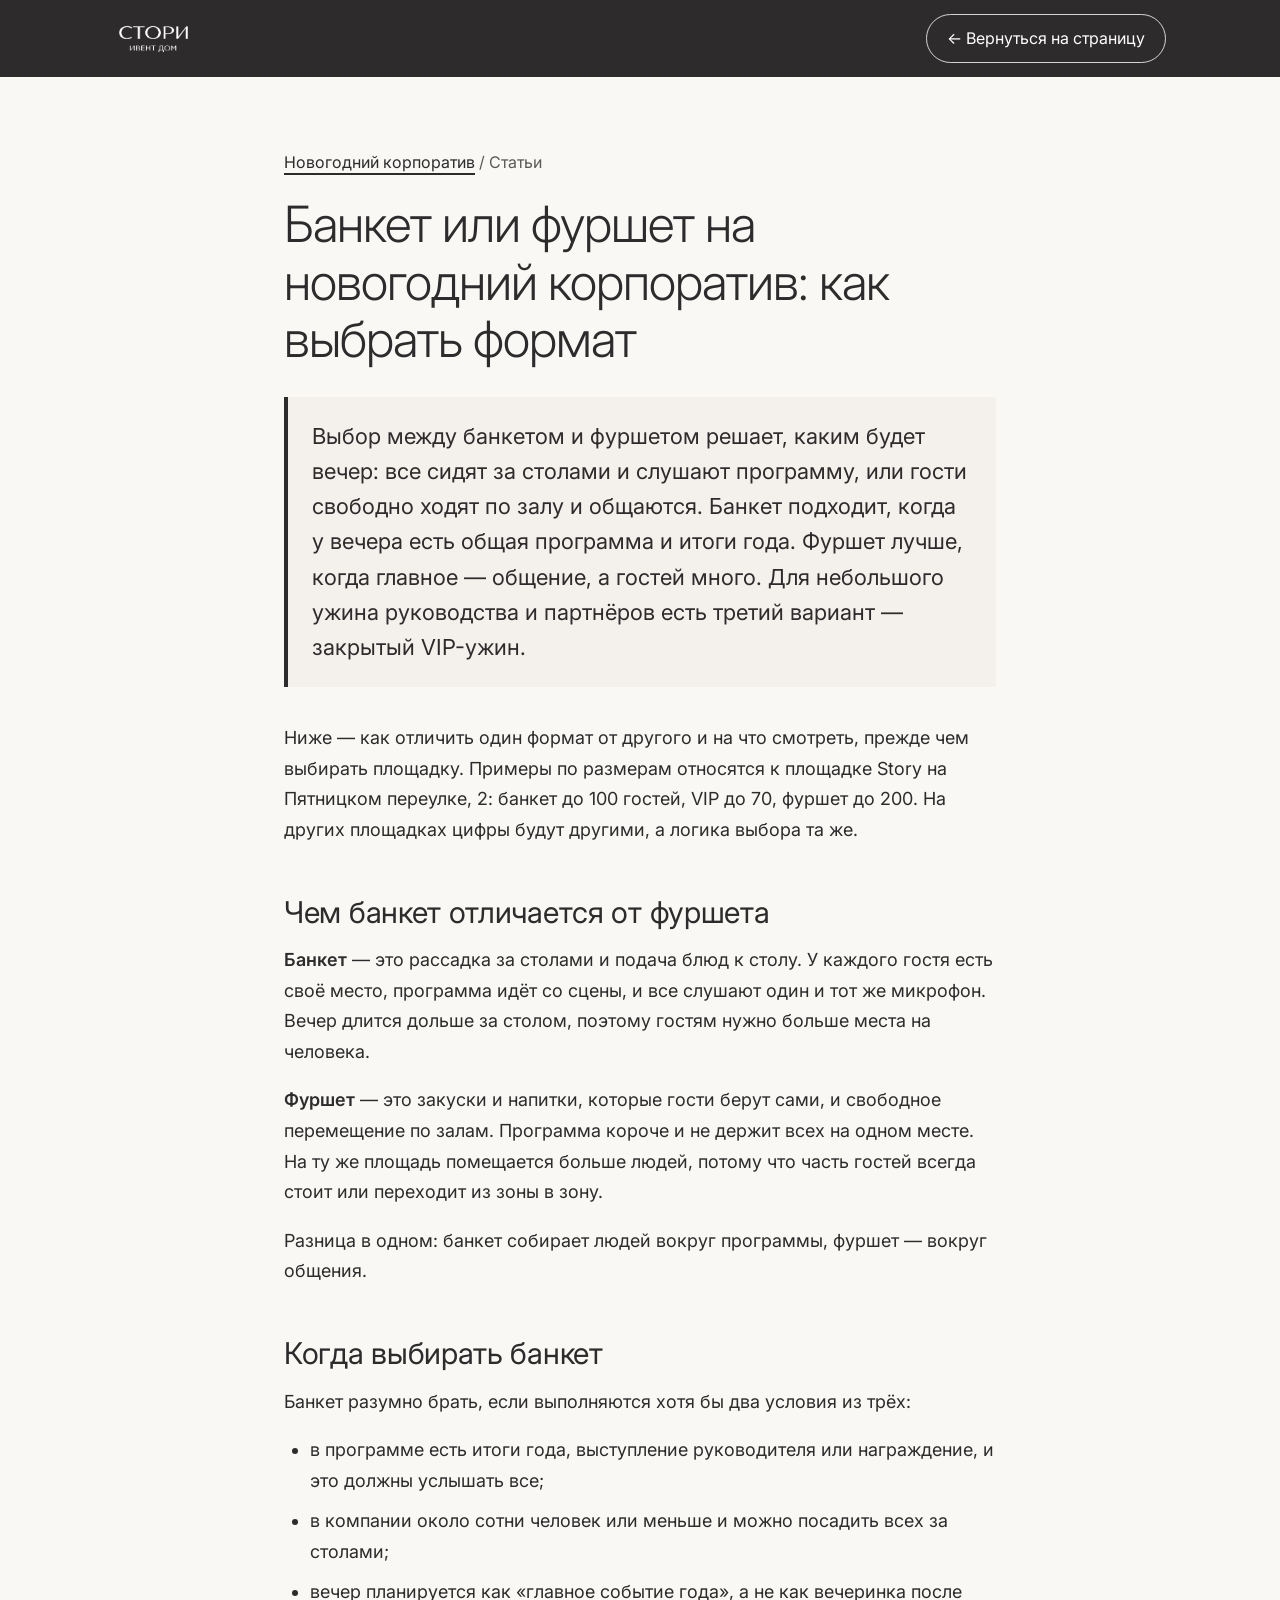
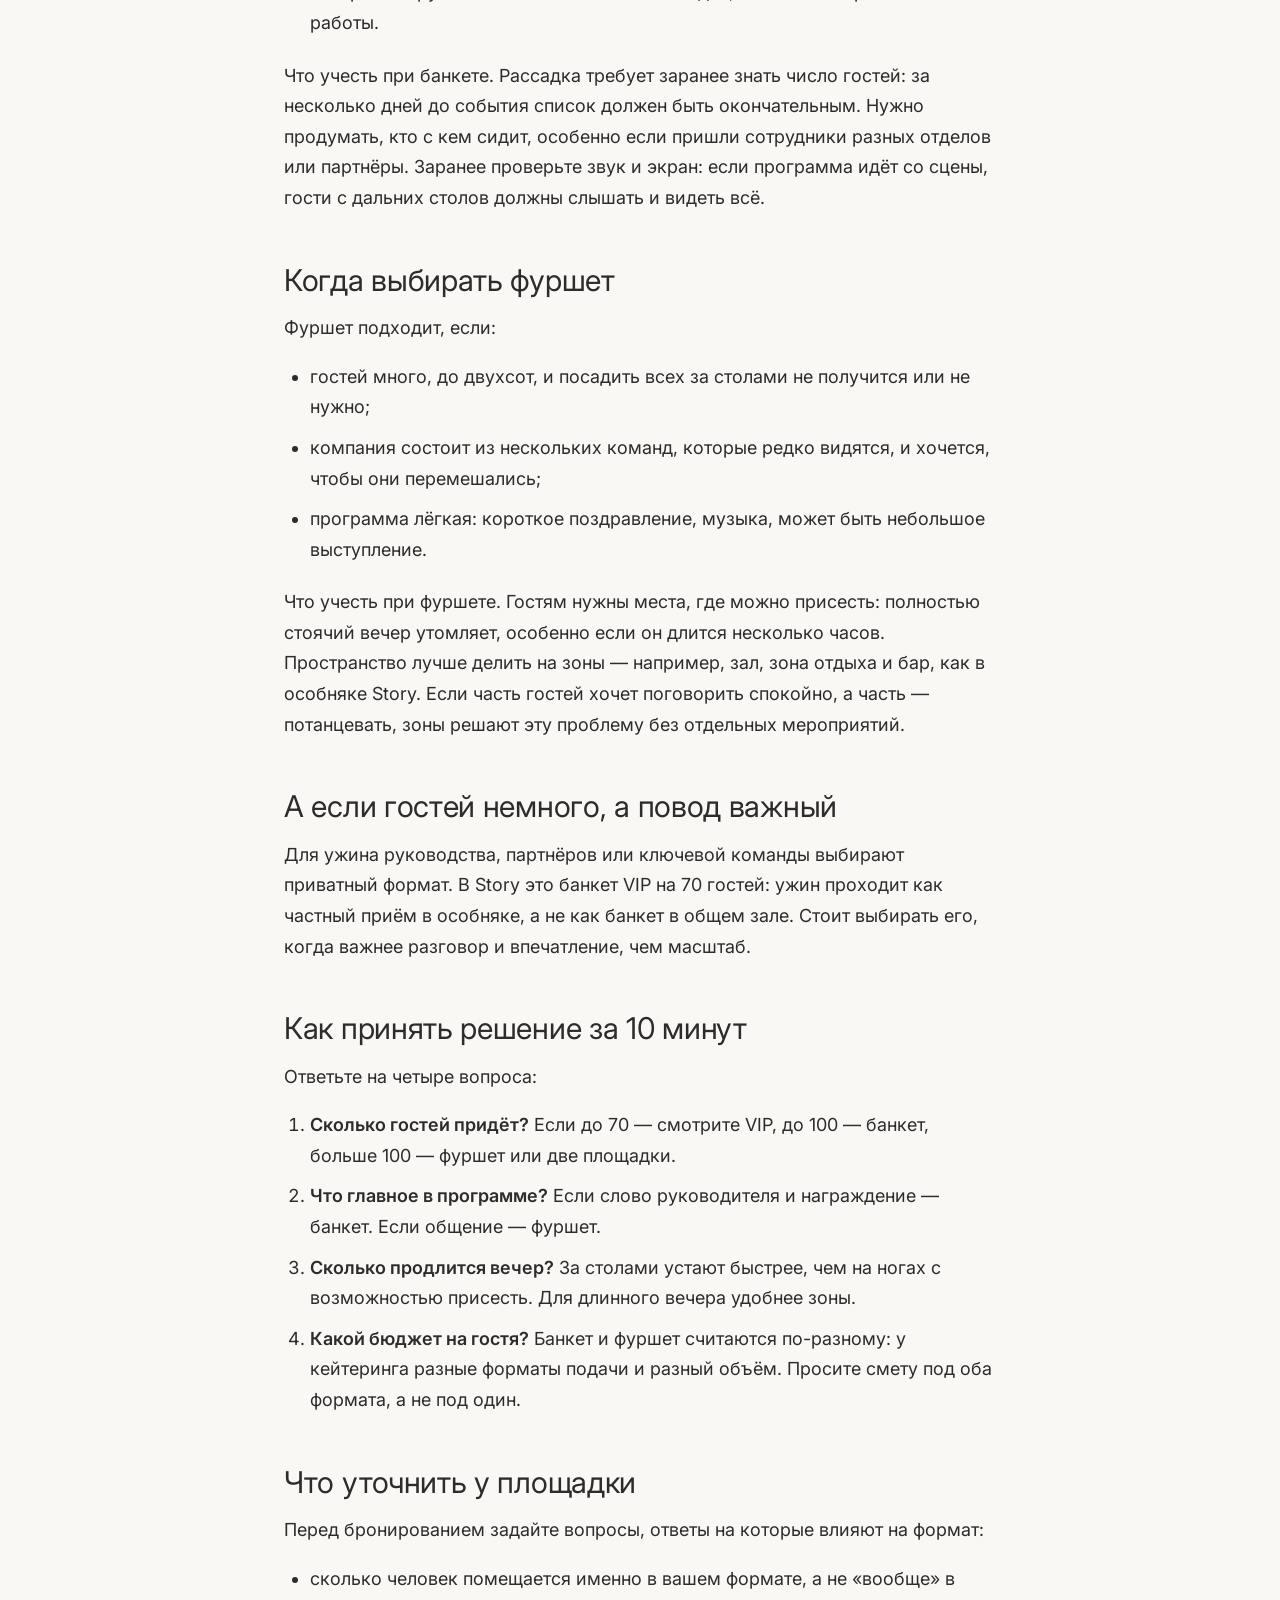
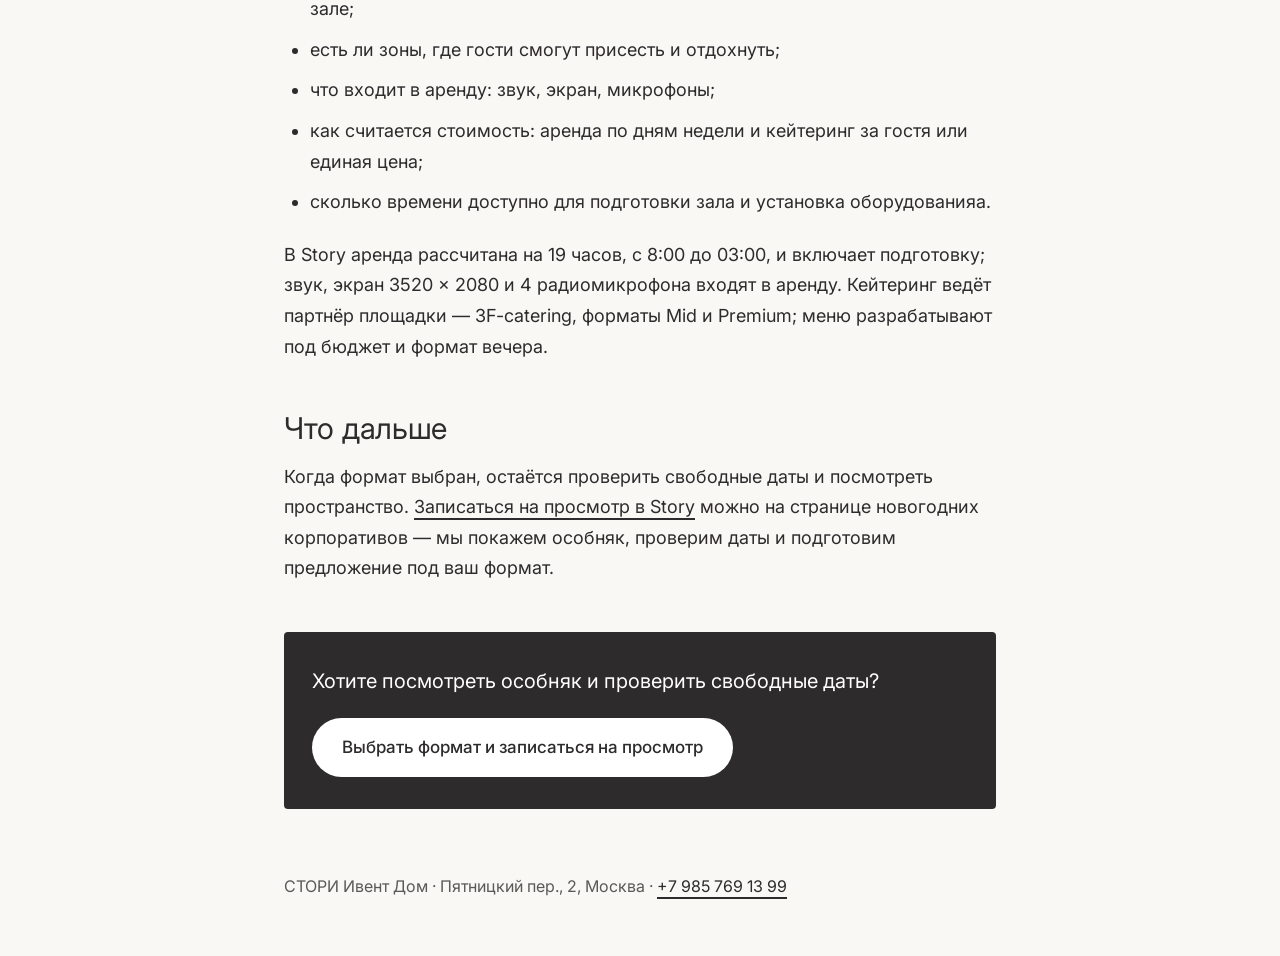
==== articles/banket-ili-furshet-novogodnij-korporativ.html @ 7cebda3d "Readability pass: bigger text and contrast, plain words in #guide, articles as styled pages (noindex" ====
<!DOCTYPE html>
<html lang="ru">
<head>
<meta charset="UTF-8">
<meta name="viewport" content="width=device-width, initial-scale=1">
<title>Банкет или фуршет на новогодний корпоратив: как выбрать формат</title>
<meta name="description" content="Чем банкет отличается от фуршета на корпоративе, для какого состава и программы подходит каждый формат и когда стоит выбрать приватный VIP-ужин. Разбор для тех, кто выбирает площадку.">
<meta name="robots" content="noindex">
<link rel="stylesheet" href="https://fonts.googleapis.com/css2?family=Inter:wght@300;400;500;600&display=swap">
<link rel="stylesheet" href="article.css">
</head>
<body>
<header class="bar"><div class="bar-in">
  <a href="../" style="border:0;padding:0"><img src="../assets/img/1.png" alt="СТОРИ Ивент Дом" width="3544" height="1981" style="height:44px;width:auto"></a>
  <a href="../#guide">← Вернуться на страницу</a>
</div></header>
<main>
<p class="crumb"><a href="../">Новогодний корпоратив</a> / Статьи</p>
<article>
<h1>Банкет или фуршет на новогодний корпоратив: как выбрать формат</h1>
<p class="lead">Выбор между банкетом и фуршетом решает, каким будет вечер: все сидят за столами и слушают программу, или гости свободно ходят по залу и общаются. Банкет подходит, когда у вечера есть общая программа и итоги года. Фуршет лучше, когда главное — общение, а гостей много. Для небольшого ужина руководства и партнёров есть третий вариант — закрытый VIP-ужин.</p>
<p>Ниже — как отличить один формат от другого и на что смотреть, прежде чем выбирать площадку. Примеры по размерам относятся к площадке Story на Пятницком переулке, 2: банкет до 100 гостей, VIP до 70, фуршет до 200. На других площадках цифры будут другими, а логика выбора та же.</p>
<h2>Чем банкет отличается от фуршета</h2>
<p><strong>Банкет</strong> — это рассадка за столами и подача блюд к столу. У каждого гостя есть своё место, программа идёт со сцены, и все слушают один и тот же микрофон. Вечер длится дольше за столом, поэтому гостям нужно больше места на человека.</p>
<p><strong>Фуршет</strong> — это закуски и напитки, которые гости берут сами, и свободное перемещение по залам. Программа короче и не держит всех на одном месте. На ту же площадь помещается больше людей, потому что часть гостей всегда стоит или переходит из зоны в зону.</p>
<p>Разница в одном: банкет собирает людей вокруг программы, фуршет — вокруг общения.</p>
<h2>Когда выбирать банкет</h2>
<p>Банкет разумно брать, если выполняются хотя бы два условия из трёх:</p>
<ul>
<li>в программе есть итоги года, выступление руководителя или награждение, и это должны услышать все;</li>
<li>в компании около сотни человек или меньше и можно посадить всех за столами;</li>
<li>вечер планируется как «главное событие года», а не как вечеринка после работы.</li>
</ul>
<p>Что учесть при банкете. Рассадка требует заранее знать число гостей: за несколько дней до события список должен быть окончательным. Нужно продумать, кто с кем сидит, особенно если пришли сотрудники разных отделов или партнёры. Заранее проверьте звук и экран: если программа идёт со сцены, гости с дальних столов должны слышать и видеть всё.</p>
<h2>Когда выбирать фуршет</h2>
<p>Фуршет подходит, если:</p>
<ul>
<li>гостей много, до двухсот, и посадить всех за столами не получится или не нужно;</li>
<li>компания состоит из нескольких команд, которые редко видятся, и хочется, чтобы они перемешались;</li>
<li>программа лёгкая: короткое поздравление, музыка, может быть небольшое выступление.</li>
</ul>
<p>Что учесть при фуршете. Гостям нужны места, где можно присесть: полностью стоячий вечер утомляет, особенно если он длится несколько часов. Пространство лучше делить на зоны — например, зал, зона отдыха и бар, как в особняке Story. Если часть гостей хочет поговорить спокойно, а часть — потанцевать, зоны решают эту проблему без отдельных мероприятий.</p>
<h2>А если гостей немного, а повод важный</h2>
<p>Для ужина руководства, партнёров или ключевой команды выбирают приватный формат. В Story это банкет VIP на 70 гостей: ужин проходит как частный приём в особняке, а не как банкет в общем зале. Стоит выбирать его, когда важнее разговор и впечатление, чем масштаб.</p>
<h2>Как принять решение за 10 минут</h2>
<p>Ответьте на четыре вопроса:</p>
<ol>
<li><strong>Сколько гостей придёт?</strong> Если до 70 — смотрите VIP, до 100 — банкет, больше 100 — фуршет или две площадки.</li>
<li><strong>Что главное в программе?</strong> Если слово руководителя и награждение — банкет. Если общение — фуршет.</li>
<li><strong>Сколько продлится вечер?</strong> За столами устают быстрее, чем на ногах с возможностью присесть. Для длинного вечера удобнее зоны.</li>
<li><strong>Какой бюджет на гостя?</strong> Банкет и фуршет считаются по-разному: у кейтеринга разные форматы подачи и разный объём. Просите смету под оба формата, а не под один.</li>
</ol>
<h2>Что уточнить у площадки</h2>
<p>Перед бронированием задайте вопросы, ответы на которые влияют на формат:</p>
<ul>
<li>сколько человек помещается именно в вашем формате, а не «вообще» в зале;</li>
<li>есть ли зоны, где гости смогут присесть и отдохнуть;</li>
<li>что входит в аренду: звук, экран, микрофоны;</li>
<li>как считается стоимость: аренда по дням недели и кейтеринг за гостя или единая цена;</li>
<li>сколько времени доступно для подготовки зала и установка оборудованияа.</li>
</ul>
<p>В Story аренда рассчитана на 19 часов, с 8:00 до 03:00, и включает подготовку; звук, экран 3520 × 2080 и 4 радиомикрофона входят в аренду. Кейтеринг ведёт партнёр площадки — 3F-catering, форматы Mid и Premium; меню разрабатывают под бюджет и формат вечера.</p>
<h2>Что дальше</h2>
<p>Когда формат выбран, остаётся проверить свободные даты и посмотреть пространство. <a href="https://storyevent.ru/novogodnij-korporativ/">Записаться на просмотр в Story</a> можно на странице новогодних корпоративов — мы покажем особняк, проверим даты и подготовим предложение под ваш формат.</p>
</article>
<div class="cta">
  <p>Хотите посмотреть особняк и проверить свободные даты?</p>
  <a class="btn" href="../#formats">Выбрать формат и записаться на просмотр</a>
</div>
</main>
<footer>СТОРИ Ивент Дом · Пятницкий пер., 2, Москва · <a href="tel:+79857691399">+7 985 769 13 99</a></footer>
</body>
</html>
---- articles/article.css ----
:root{ --ink:#2D2B2C; --ink-70:rgba(45,43,44,.78); --taupe:#8A7A72; --cream:#FAF8F5; --panel:#F4F1EC; --sand:#E5E2DA; }
*{ box-sizing:border-box; }
html{ -webkit-text-size-adjust:100%; }
body{ margin:0; background:var(--cream); color:var(--ink); font-family:"Inter","Helvetica Neue",Helvetica,Arial,sans-serif; font-size:18px; line-height:1.7; }
a{ color:var(--ink); text-decoration:underline; text-decoration-thickness:2px; text-underline-offset:5px; }
a:hover{ text-decoration-color:var(--taupe); }
.bar{ background:var(--ink); }
.bar-in{ max-width:1100px; margin:0 auto; padding:14px 24px; display:flex; align-items:center; justify-content:space-between; gap:16px; flex-wrap:wrap; }
.bar img{ height:40px; width:auto; filter:brightness(0) invert(1); display:block; }
.bar a{ color:#fff; font-size:16px; text-decoration:none; padding:10px 20px; border:1.5px solid rgba(255,255,255,.8); border-radius:999px; }
.bar a:hover{ background:#fff; color:var(--ink); }
main{ max-width:760px; margin:0 auto; padding:clamp(36px,7vw,72px) 24px 40px; }
.crumb{ font-size:16px; margin:0 0 20px; color:var(--ink-70); }
h1{ font-weight:300; font-size:clamp(32px,5.4vw,50px); line-height:1.15; letter-spacing:-.02em; margin:0 0 28px; }
.lead{ font-size:clamp(19px,2.4vw,22px); line-height:1.6; padding:22px 24px; background:var(--panel); border-left:4px solid var(--ink); margin:0 0 36px; }
h2{ font-weight:400; font-size:clamp(24px,3.4vw,30px); line-height:1.25; margin:48px 0 14px; letter-spacing:-.01em; }
h3{ font-weight:500; font-size:21px; line-height:1.3; margin:30px 0 8px; }
p{ margin:0 0 18px; }
ul,ol{ margin:0 0 22px; padding-left:26px; }
li{ margin:0 0 10px; }
strong{ font-weight:600; }
.cta{ margin:48px 0 0; padding:32px 28px; background:var(--ink); color:#fff; border-radius:4px; }
.cta p{ font-size:20px; margin:0 0 20px; }
.cta a.btn{ display:inline-block; background:#fff; color:var(--ink); text-decoration:none; font-weight:500; font-size:17px; padding:15px 30px; border-radius:999px; }
.cta a.btn:hover{ background:var(--sand); }
footer{ max-width:760px; margin:0 auto; padding:24px 24px 56px; font-size:16px; color:var(--ink-70); }
@media (max-width:600px){ body{ font-size:17px; } .lead{ padding:18px; } }
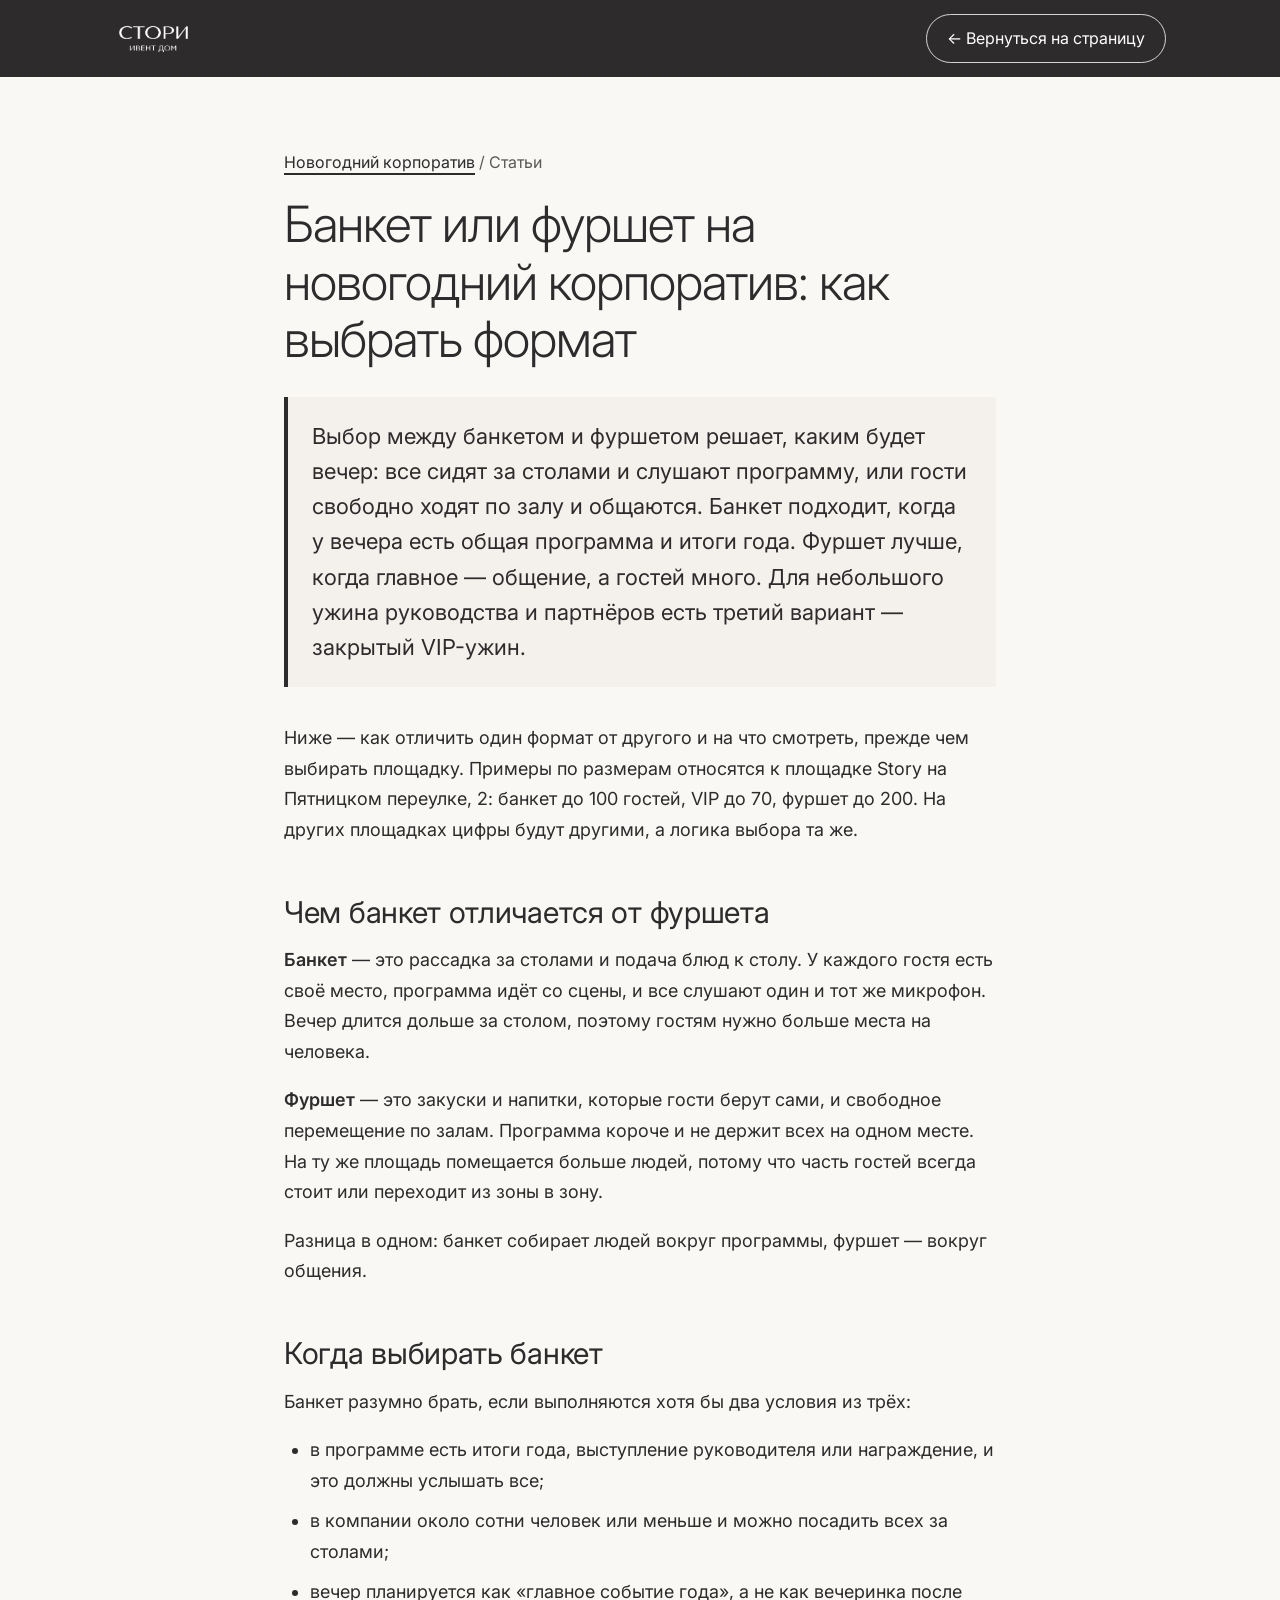
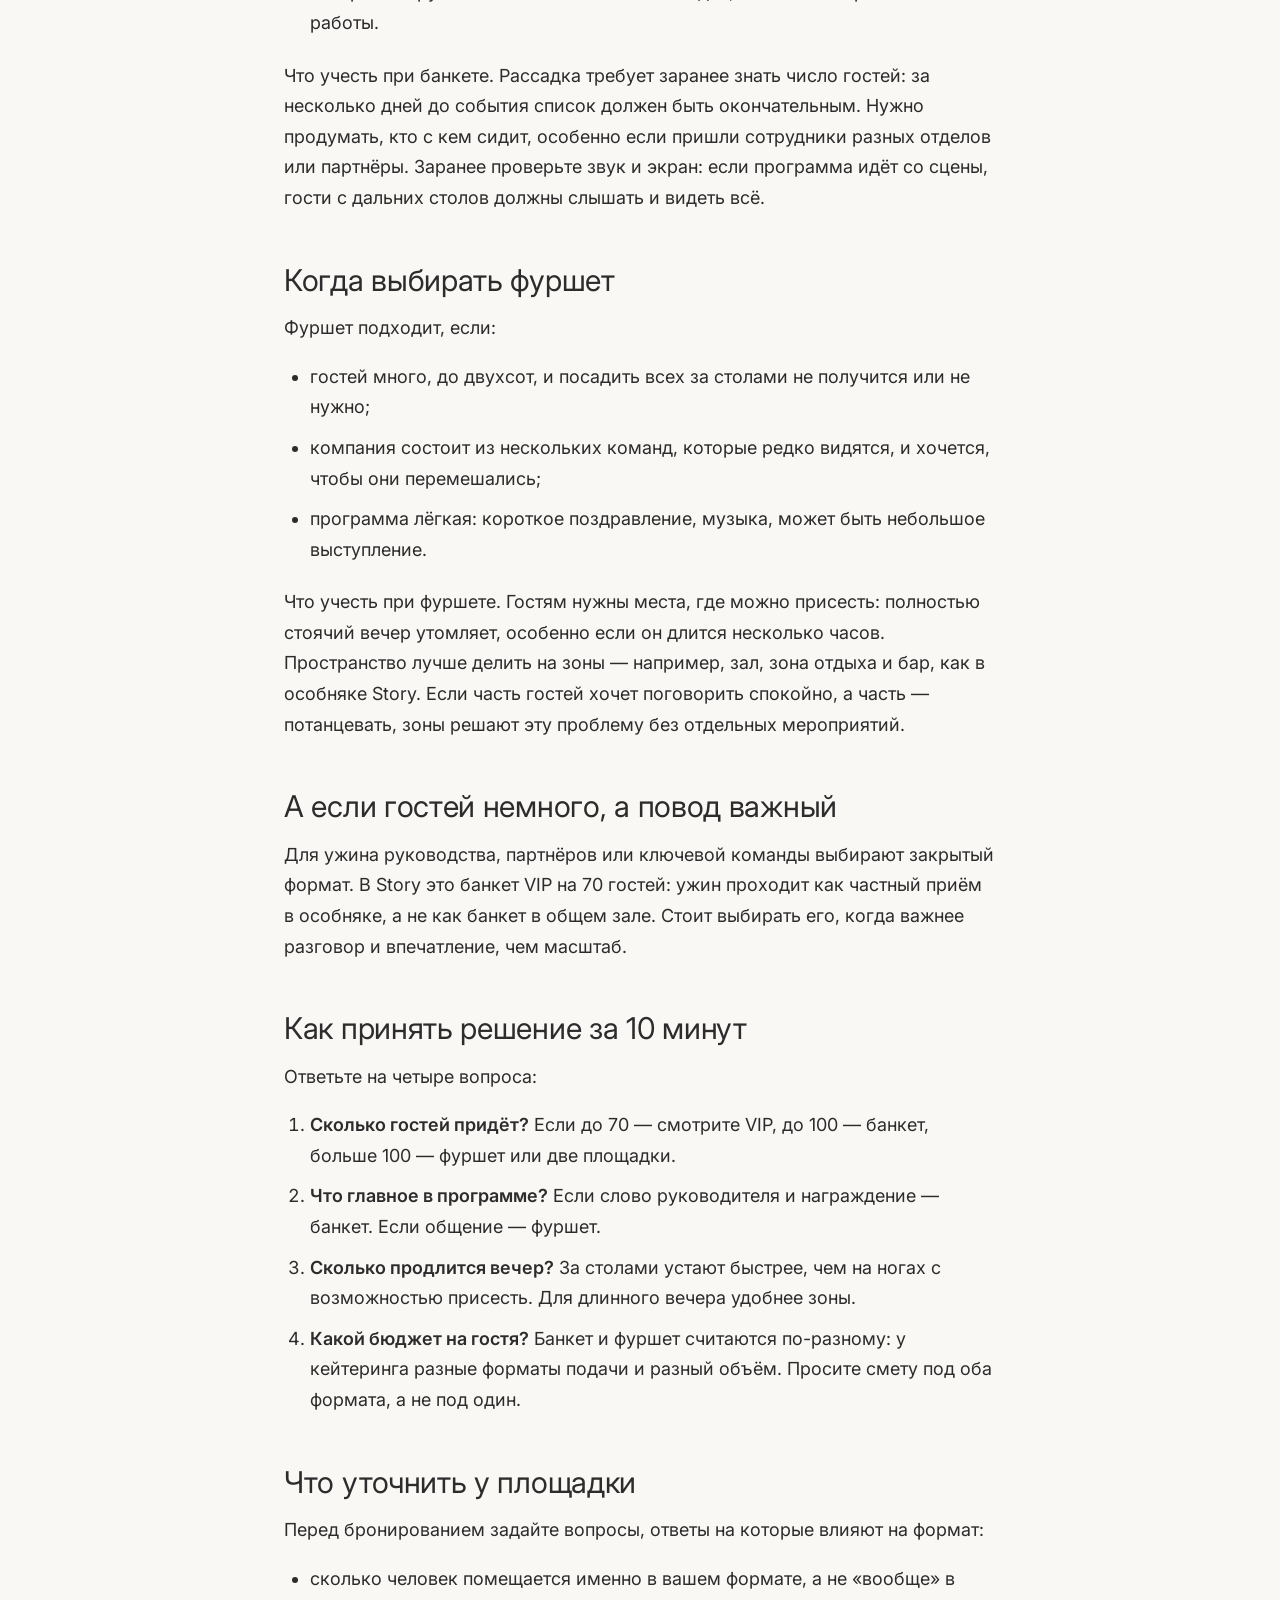
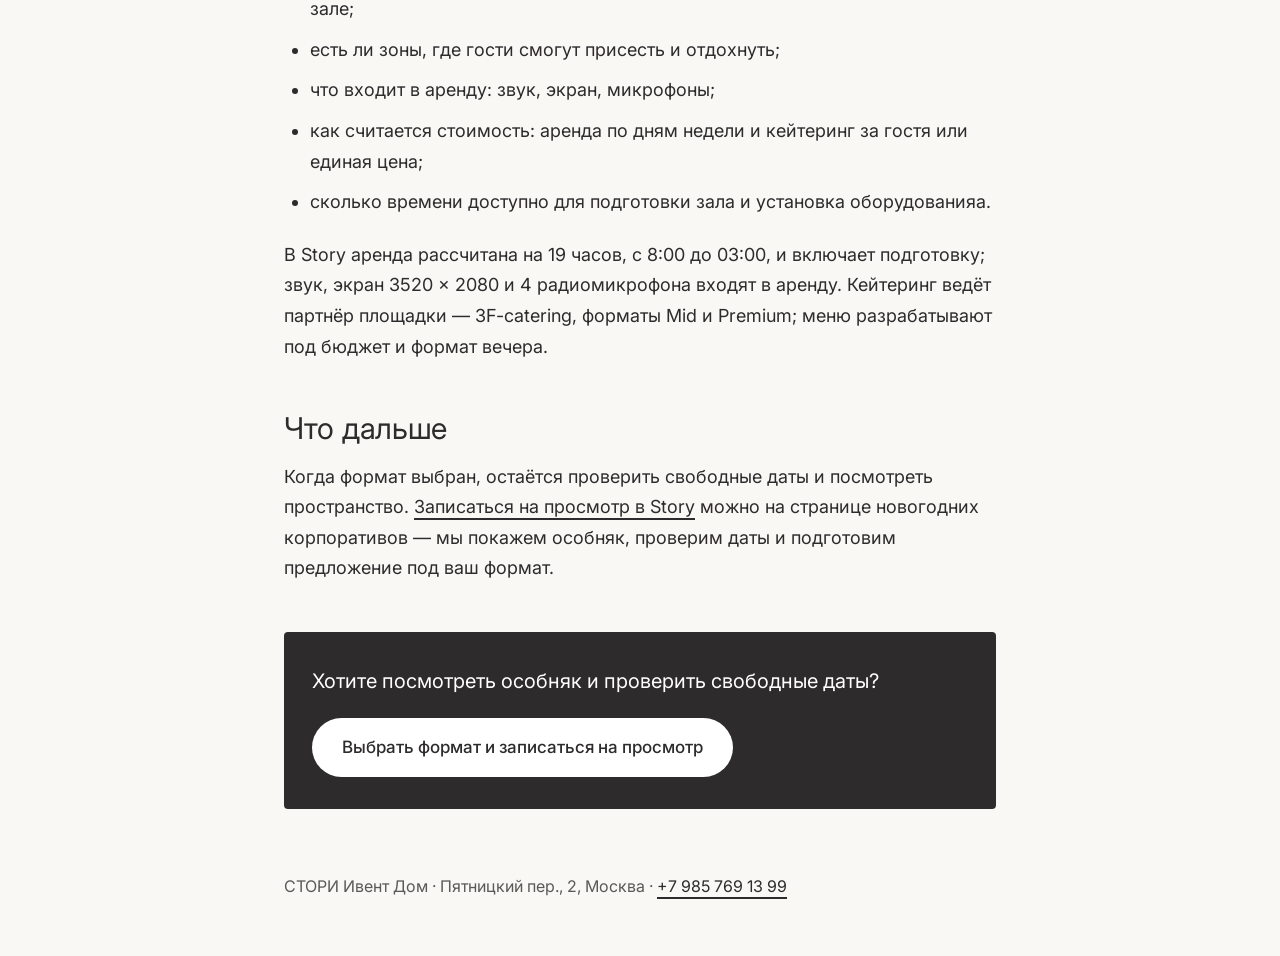
==== commit 80e1975f: "Plain wording in article 1 Co-Authored-By: Claude Sonnet 5.5 <noreply@anthropic.com>" ====
--- a/articles/banket-ili-furshet-novogodnij-korporativ.html
+++ b/articles/banket-ili-furshet-novogodnij-korporativ.html
@@ -4,7 +4,7 @@
 <meta charset="UTF-8">
 <meta name="viewport" content="width=device-width, initial-scale=1">
 <title>Банкет или фуршет на новогодний корпоратив: как выбрать формат</title>
-<meta name="description" content="Чем банкет отличается от фуршета на корпоративе, для какого состава и программы подходит каждый формат и когда стоит выбрать приватный VIP-ужин. Разбор для тех, кто выбирает площадку.">
+<meta name="description" content="Чем банкет отличается от фуршета на корпоративе, для какого состава и программы подходит каждый формат и когда стоит выбрать закрытый VIP-ужин. Разбор для тех, кто выбирает площадку.">
 <meta name="robots" content="noindex">
 <link rel="stylesheet" href="https://fonts.googleapis.com/css2?family=Inter:wght@300;400;500;600&display=swap">
 <link rel="stylesheet" href="article.css">
@@ -41,7 +41,7 @@
 </ul>
 <p>Что учесть при фуршете. Гостям нужны места, где можно присесть: полностью стоячий вечер утомляет, особенно если он длится несколько часов. Пространство лучше делить на зоны — например, зал, зона отдыха и бар, как в особняке Story. Если часть гостей хочет поговорить спокойно, а часть — потанцевать, зоны решают эту проблему без отдельных мероприятий.</p>
 <h2>А если гостей немного, а повод важный</h2>
-<p>Для ужина руководства, партнёров или ключевой команды выбирают приватный формат. В Story это банкет VIP на 70 гостей: ужин проходит как частный приём в особняке, а не как банкет в общем зале. Стоит выбирать его, когда важнее разговор и впечатление, чем масштаб.</p>
+<p>Для ужина руководства, партнёров или ключевой команды выбирают закрытый формат. В Story это банкет VIP на 70 гостей: ужин проходит как частный приём в особняке, а не как банкет в общем зале. Стоит выбирать его, когда важнее разговор и впечатление, чем масштаб.</p>
 <h2>Как принять решение за 10 минут</h2>
 <p>Ответьте на четыре вопроса:</p>
 <ol>
